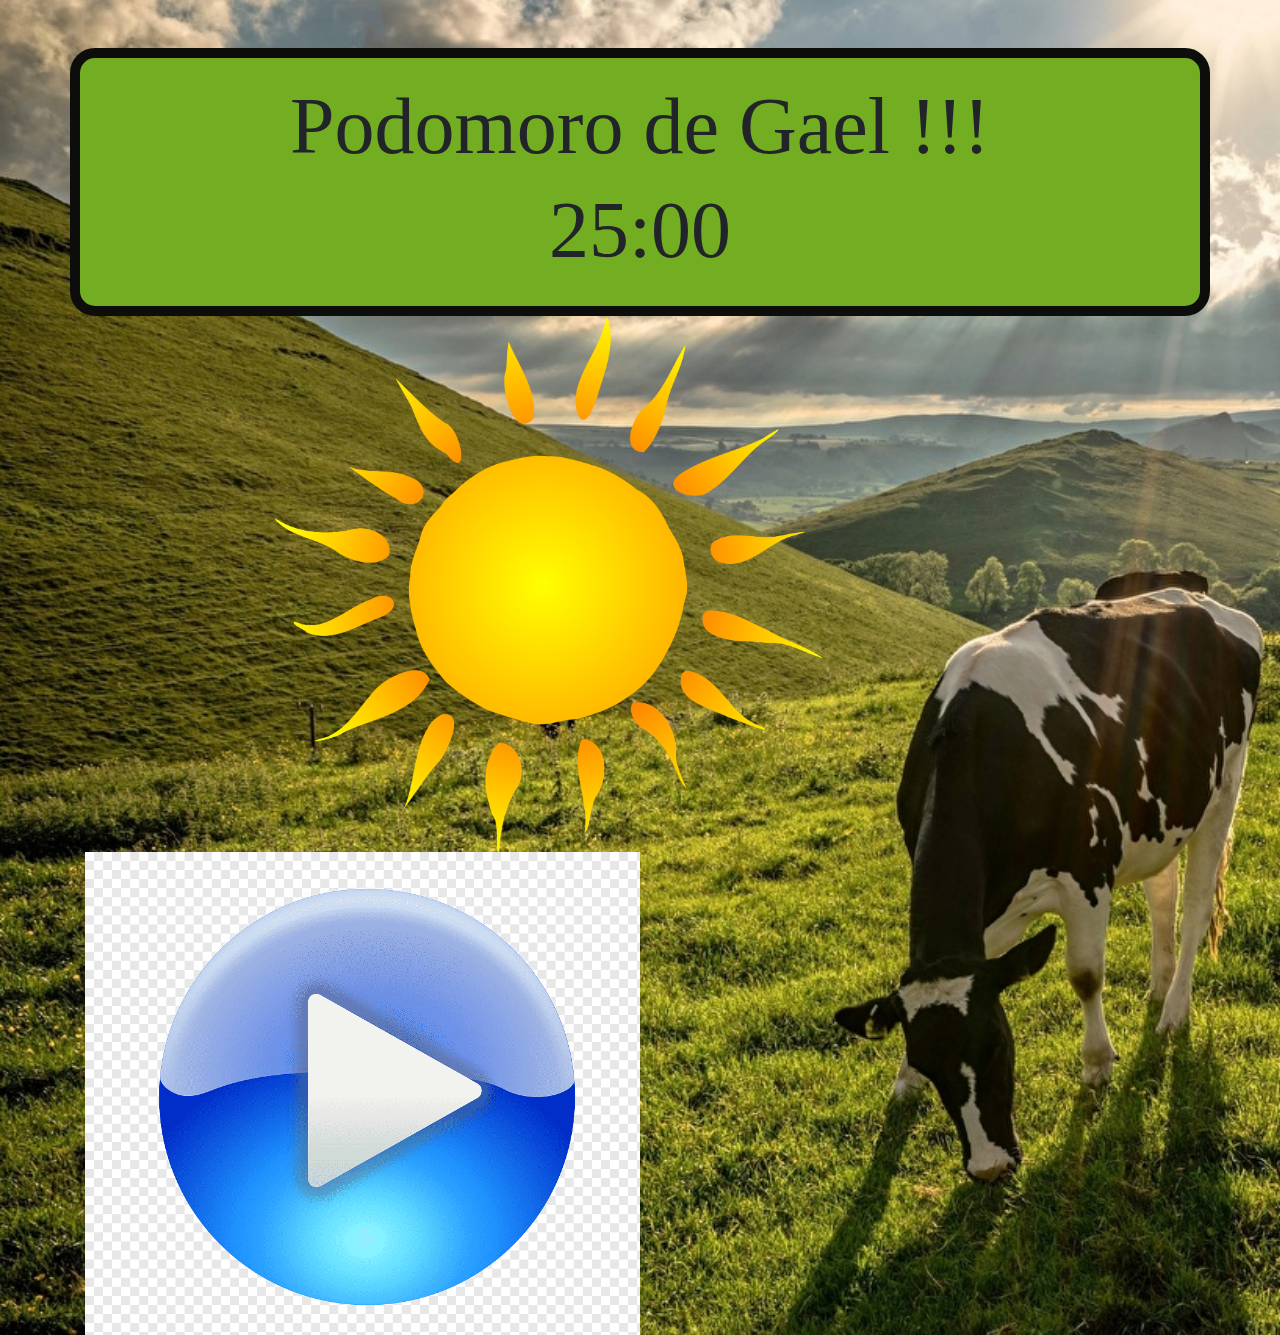
==== pomodoro.html @ 02ba3bb8 "premiere mise a jour du bouton" ====
<!DOCTYPE html>
<html>
    <head>
        <title>POMODORO</title>
        <meta charset="utf-8">
        <script src="pomodoscript.js"></script>
        <link rel="stylesheet" href="https://cdn.jsdelivr.net/npm/bootstrap@4.3.1/dist/css/bootstrap.min.css" integrity="sha384-ggOyR0iXCbMQv3Xipma34MD+dH/1fQ784/j6cY/iJTQUOhcWr7x9JvoRxT2MZw1T" crossorigin="anonymous">
        <link rel="stylesheet" href="https://fonts.googleapis.com/css?family=Sofia">
        <link href="style.css" rel="stylesheet">


    </head>

    <body>
        <div class="container mt-5 titrehaut">
            <div class="row">
                <div class="col-1"></div> <!-- Réduire la colonne vide -->
                <div class="col-10"> <!-- Augmenter la taille de la colonne contenant le texte -->
                    <h1>Podomoro de Gael !!!</h1>
                    <h1 id="compteur">25:00</h1>
                </div>
                <div class="col-1"></div> <!-- Réduire la colonne vide -->
            </div>
        </div>
        
        <div class="container">
            <div class="row hauteur">
                <div class="col-2"></div>
                <div class="col-8">
                    <!-- L'image du soleil occupe environ 75% de la largeur de la colonne -->
                    <img src="soleil.png" alt="soleil" id="soleil" class="w-75">
                </div>
                <div class="col-2"></div>
            </div>
            
            <!-- Bouton start réduit à environ 50% de la largeur du conteneur -->
            <img src="playbutton.png" alt="boutonstart" class="w-50" id="boutonstart" onClick="startPomodoro()">
        </div>
    </body>

</html>
---- style.css ----
h1{
    text-align: center;
    font-size: 5em;
    font-family: "Trirong", serif;
}
body{
    background-image: url('fondvache.jpg');
    background-size: cover;
}

.titrehaut{
    border-radius: 25px;
    background: #73AD21;
    padding: 20px;
    border: 10px solid #0d0e0b;

}

#soleil{
  width: 100%;
}
.bouton{
    width: 50%;
    display: block;
  margin-left: auto;
  margin-right: auto;
}

.hauteur{
    height: 50%;
}
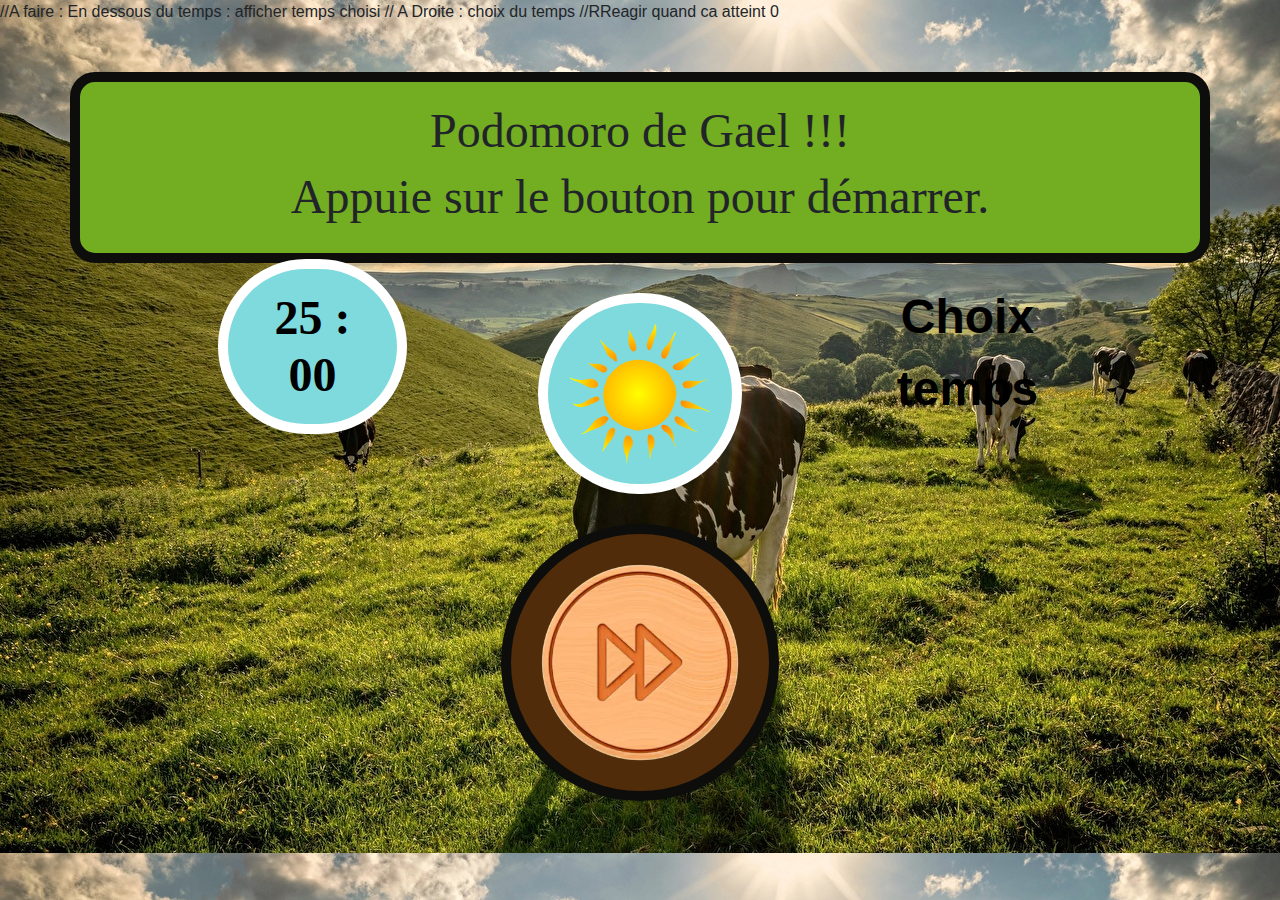
==== commit b5b1d926: "Bouton Demarrer fonctionnel, décompte aussi, début css" ====
--- a/pomodoro.html
+++ b/pomodoro.html
@@ -1,5 +1,8 @@
 <!DOCTYPE html>
 <html>
+    //A faire : En dessous du temps : afficher temps choisi
+    // A Droite : choix du temps
+    //RReagir quand ca atteint 0 
     <head>
         <title>POMODORO</title>
         <meta charset="utf-8">
@@ -7,35 +10,41 @@
         <link rel="stylesheet" href="https://cdn.jsdelivr.net/npm/bootstrap@4.3.1/dist/css/bootstrap.min.css" integrity="sha384-ggOyR0iXCbMQv3Xipma34MD+dH/1fQ784/j6cY/iJTQUOhcWr7x9JvoRxT2MZw1T" crossorigin="anonymous">
         <link rel="stylesheet" href="https://fonts.googleapis.com/css?family=Sofia">
         <link href="style.css" rel="stylesheet">
-
-
     </head>
 
     <body>
         <div class="container mt-5 titrehaut">
             <div class="row">
-                <div class="col-1"></div> <!-- Réduire la colonne vide -->
-                <div class="col-10"> <!-- Augmenter la taille de la colonne contenant le texte -->
+                <div class="col-1"></div>
+                <div class="col-10">
                     <h1>Podomoro de Gael !!!</h1>
-                    <h1 id="compteur">25:00</h1>
+                    <h1 id="texteOrdre">Appuie sur le bouton pour démarrer.</h1>
                 </div>
-                <div class="col-1"></div> <!-- Réduire la colonne vide -->
+                <div class="col-1"></div>
             </div>
         </div>
         
-        <div class="container">
-            <div class="row hauteur">
-                <div class="col-2"></div>
-                <div class="col-8">
-                    <!-- L'image du soleil occupe environ 75% de la largeur de la colonne -->
-                    <img src="soleil.png" alt="soleil" id="soleil" class="w-75">
-                </div>
-                <div class="col-2"></div>
+        <div class="row justify-content-center align-items-center">
+            <div class="col-2 left-div"></div>
+            <div class="col-2 left-div">
+                <h1 class="centered-text contourSoleil" id="compteur">25 : 00</h1>
             </div>
+
             
-            <!-- Bouton start réduit à environ 50% de la largeur du conteneur -->
-            <img src="playbutton.png" alt="boutonstart" class="w-50" id="boutonstart" onClick="startPomodoro()">
+            <div class="col-4 d-flex justify-content-center">
+                <img src="soleil.png" alt="soleil" id="soleil" class="img-fluid w-50 contourSoleil">
+            </div>
+
+            
+            <div class="col-2 right-div">
+                <p class="centered-text">Choix temps</p>
+            </div>
+            <div class="col-2 right-div"></div>
+        </div>
+
+        
+        <div class="container d-flex justify-content-center">
+            <img src="playbutton.png" alt="boutonstart" class="img-fluid w-25 contourBouton" id="boutonstart" onClick="startPomodoro()">
         </div>
     </body>
-
 </html>
--- a/style.css
+++ b/style.css
@@ -1,31 +1,63 @@
-h1{
+h1 {
     text-align: center;
-    font-size: 5em;
+    font-size: 3em;
     font-family: "Trirong", serif;
 }
-body{
+
+body {
     background-image: url('fondvache.jpg');
     background-size: cover;
 }
 
-.titrehaut{
+.titrehaut {
     border-radius: 25px;
     background: #73AD21;
     padding: 20px;
     border: 10px solid #0d0e0b;
-
+    margin-bottom: 30px;
 }
 
-#soleil{
-  width: 100%;
-}
-.bouton{
-    width: 50%;
-    display: block;
-  margin-left: auto;
-  margin-right: auto;
+#soleil {
+    max-height: 100%;
+    max-width: 100%;
 }
 
-.hauteur{
-    height: 50%;
+#boutonStart{
+    width: 10%;
+}
+
+@keyframes rotation {
+    from {
+        transform: rotate(0deg);
+    }
+    to {
+        transform: rotate(360deg);
+    }
+}
+
+.rotate {
+    animation: rotation 10s infinite linear; /* 2s est la durée d'une rotation complète */
+}
+
+.contourBouton{
+    border-radius: 1000px;
+    background: #502c0a;
+    padding: 20px;
+    border: 10px solid #0d0e0b;
+}
+
+.contourSoleil{
+    border-radius: 1000px;
+    background: #7fdadd;
+    padding: 20px;
+    border: 10px solid #ffffff;
+    margin-bottom: 30px;
+}
+.centered-text {
+    margin-top: -50%; /* Permet de faire monter le texte pour qu'il soit superposé à l'image */
+    color: black;
+    font-size: 3em;
+    font-weight: bold;
+    text-align: center;
+    z-index: 1; /* Place le texte au-dessus de l'image */
 }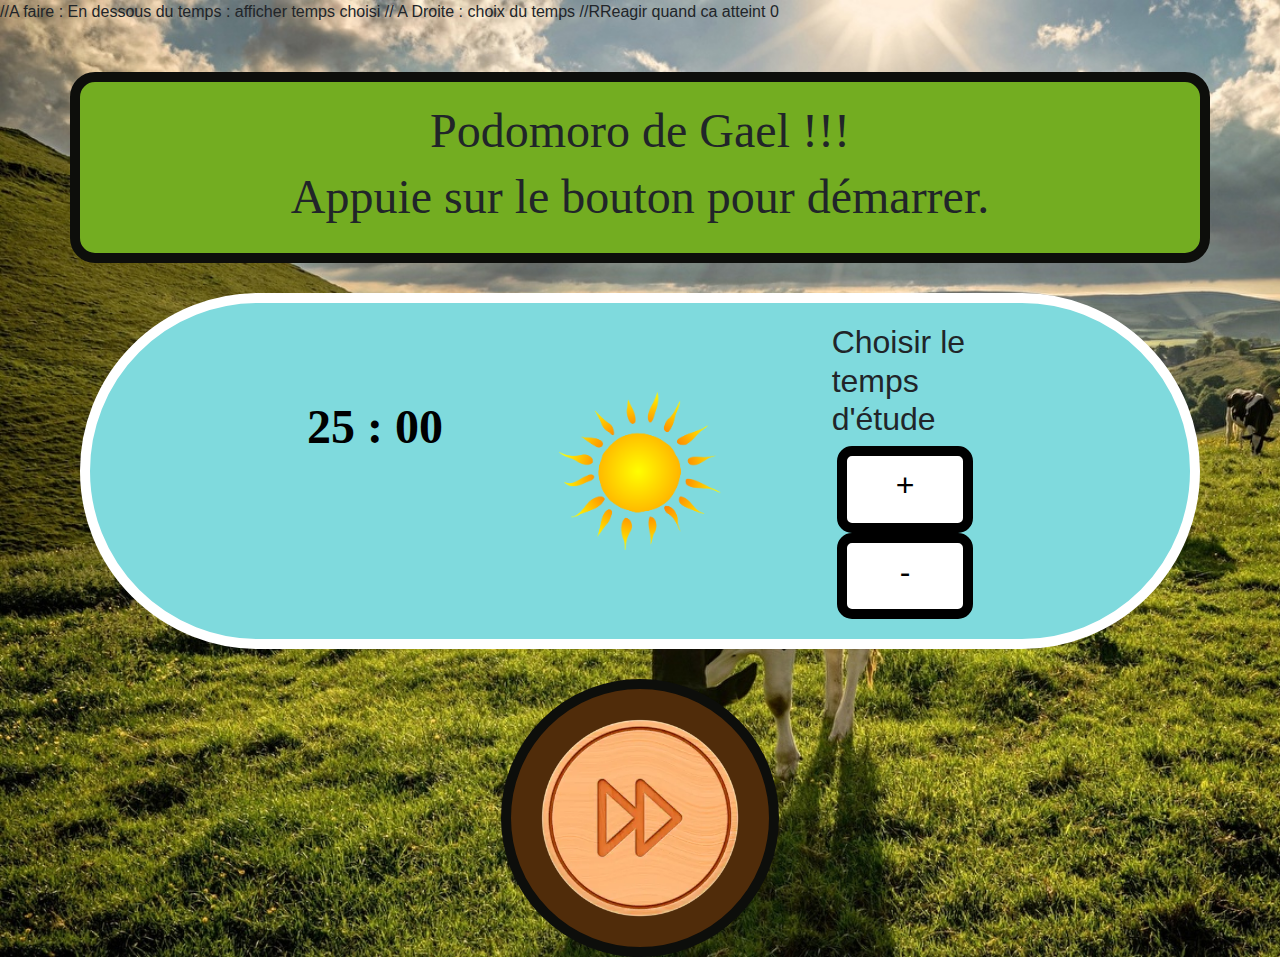
==== commit 62f4df80: "Ajout réglage temps, et switch entre travail et pause" ====
--- a/pomodoro.html
+++ b/pomodoro.html
@@ -24,20 +24,22 @@
             </div>
         </div>
         
-        <div class="row justify-content-center align-items-center">
+        <div class="row justify-content-center align-items-center contourSoleil">
             <div class="col-2 left-div"></div>
             <div class="col-2 left-div">
-                <h1 class="centered-text contourSoleil" id="compteur">25 : 00</h1>
+                <h1 class="centered-text" id="compteur">25 : 00</h1>
             </div>
 
             
             <div class="col-4 d-flex justify-content-center">
-                <img src="soleil.png" alt="soleil" id="soleil" class="img-fluid w-50 contourSoleil">
+                <img src="soleil.png" alt="soleil" id="soleil" class="img-fluid w-50">
             </div>
 
             
             <div class="col-2 right-div">
-                <p class="centered-text">Choix temps</p>
+                <h2>Choisir le temps d'étude</h2>
+                <button onclick="plusTemps()"><h2>+</h2></button>
+                <button onclick="moinsTemps()"><h2>-</h2></button>
             </div>
             <div class="col-2 right-div"></div>
         </div>
--- a/style.css
+++ b/style.css
@@ -52,6 +52,8 @@
     padding: 20px;
     border: 10px solid #ffffff;
     margin-bottom: 30px;
+    margin-left: 5em;
+    margin-right: 5em;
 }
 .centered-text {
     margin-top: -50%; /* Permet de faire monter le texte pour qu'il soit superposé à l'image */
@@ -60,4 +62,19 @@
     font-weight: bold;
     text-align: center;
     z-index: 1; /* Place le texte au-dessus de l'image */
+}
+
+.right-div {
+    display: flex;
+    justify-content: space-between;
+    flex-direction: column; /* Dispose les éléments verticalement */
+}
+
+.right-div button {
+    flex: 1;
+    margin: 0 5px;
+    padding: 10px;
+    background-color: white; /* Couleur de fond blanche */
+    border: 10px solid black; /* Contour noir de 10px */
+    border-radius: 15px; /* Bords arrondis */
 }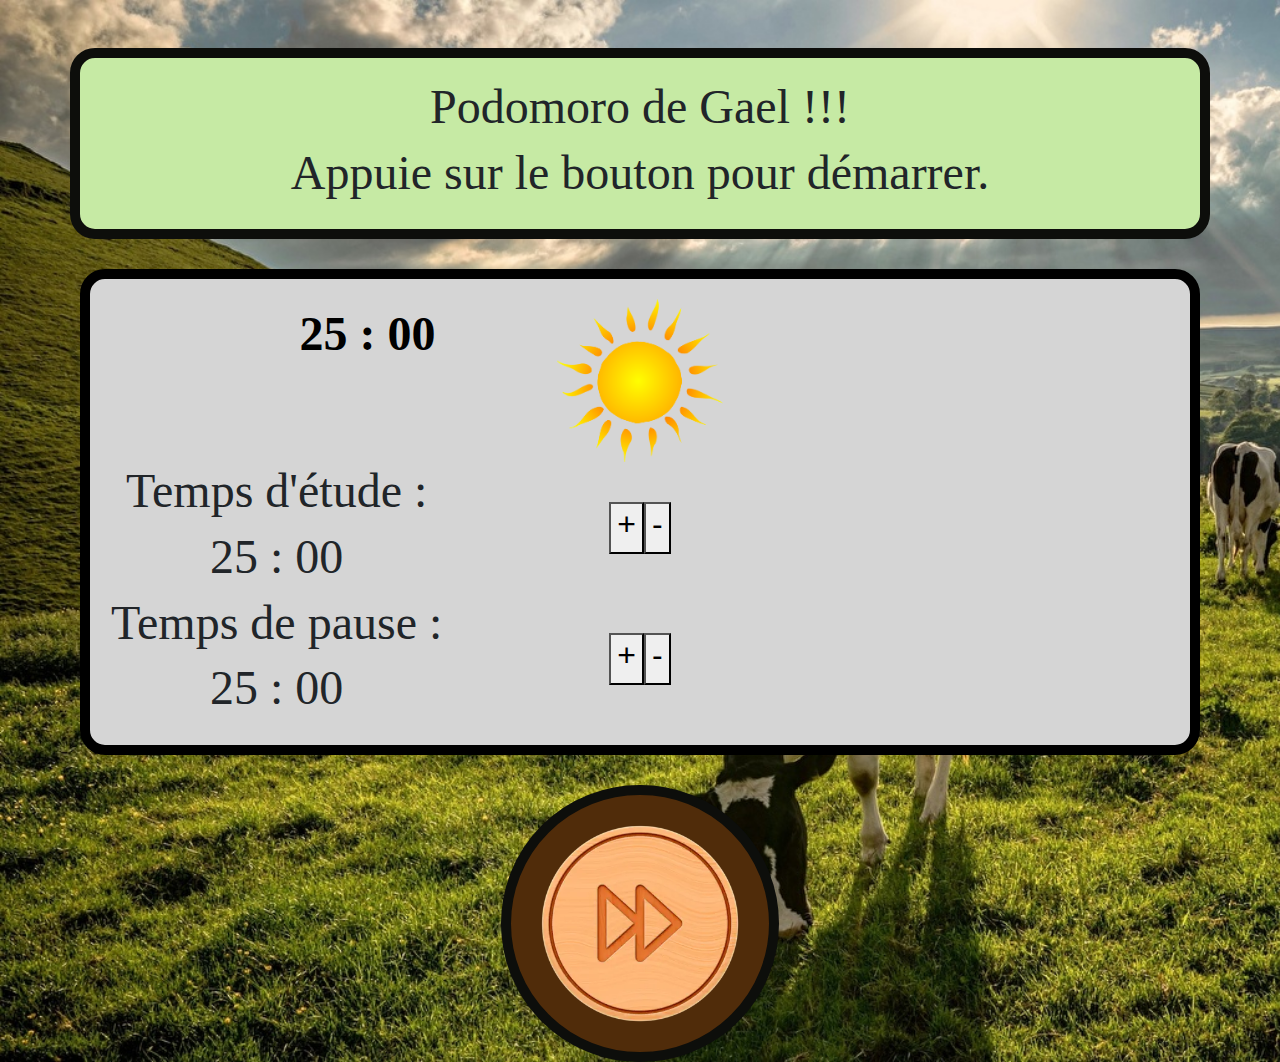
==== commit c45f12e4: "Ajout reglages des deux boutons" ====
--- a/pomodoro.html
+++ b/pomodoro.html
@@ -1,8 +1,6 @@
 <!DOCTYPE html>
 <html>
-    //A faire : En dessous du temps : afficher temps choisi
-    // A Droite : choix du temps
-    //RReagir quand ca atteint 0 
+
     <head>
         <title>POMODORO</title>
         <meta charset="utf-8">
@@ -24,24 +22,57 @@
             </div>
         </div>
         
-        <div class="row justify-content-center align-items-center contourSoleil">
-            <div class="col-2 left-div"></div>
-            <div class="col-2 left-div">
-                <h1 class="centered-text" id="compteur">25 : 00</h1>
+        <div class="contourSoleil">
+            <div class="row justify-content-center align-items-center">
+                <div class="col-2 left-div">
+
+                </div>
+                <div class="col-2 left-div">
+                    <h1 class="centered-text" id="compteur">25 : 00</h1>
+                </div>
+
+                <div class="col-4 d-flex justify-content-center">
+                    <img src="soleil.png" alt="soleil" id="soleil" class="img-fluid w-50">
+                </div>
+                
+                <div class="col-2 right-div">
+                </div>
+                <div class="col-2 right-div"></div>
             </div>
 
+
+            <div class="row justify-content-center align-items-center">
+                <div class="col-4 left-div">
+                    <h1>Temps d'étude : <br></h1><h1 id="tpsEtude">25 : 00</h1>
+                </div>
+    
+                <div class="col-4 d-flex justify-content-center">
+                    <button onClick="plusTempsEtude()"><h2>+</h2></button>
+                    <button onClick="moinsTempsEtude()"><h2>-</h2></button>
+                </div>
+                
+                <div class="col-2">
+                    
+                </div>
+                <div class="col-2 right-div"></div>
+            </div>
             
-            <div class="col-4 d-flex justify-content-center">
-                <img src="soleil.png" alt="soleil" id="soleil" class="img-fluid w-50">
+            <div class="row justify-content-center align-items-center">
+                <div class="col-4 left-div">
+                    <h1>Temps de pause : <br></h1><h1 id="tpsPause">25 : 00</h1>
+                </div>
+    
+                <div class="col-4 d-flex justify-content-center">
+                    <button onClick="plusTempsPause()"><h2>+</h2></button>
+                    <button onClick="moinsTempsPause()"><h2>-</h2></button>
+                </div>
+                
+                <div class="col-2">
+                    
+                </div>
+                <div class="col-2 right-div"></div>
             </div>
-
             
-            <div class="col-2 right-div">
-                <h2>Choisir le temps d'étude</h2>
-                <button onclick="plusTemps()"><h2>+</h2></button>
-                <button onclick="moinsTemps()"><h2>-</h2></button>
-            </div>
-            <div class="col-2 right-div"></div>
         </div>
 
         
--- a/style.css
+++ b/style.css
@@ -11,7 +11,7 @@
 
 .titrehaut {
     border-radius: 25px;
-    background: #73AD21;
+    background: #c6eaa4;
     padding: 20px;
     border: 10px solid #0d0e0b;
     margin-bottom: 30px;
@@ -47,10 +47,10 @@
 }
 
 .contourSoleil{
-    border-radius: 1000px;
-    background: #7fdadd;
+    border-radius: 25px;
+    background: #d5d5d5;
     padding: 20px;
-    border: 10px solid #ffffff;
+    border: 10px solid #000000;
     margin-bottom: 30px;
     margin-left: 5em;
     margin-right: 5em;
@@ -64,7 +64,7 @@
     z-index: 1; /* Place le texte au-dessus de l'image */
 }
 
-.right-div {
+.enColonne {
     display: flex;
     justify-content: space-between;
     flex-direction: column; /* Dispose les éléments verticalement */
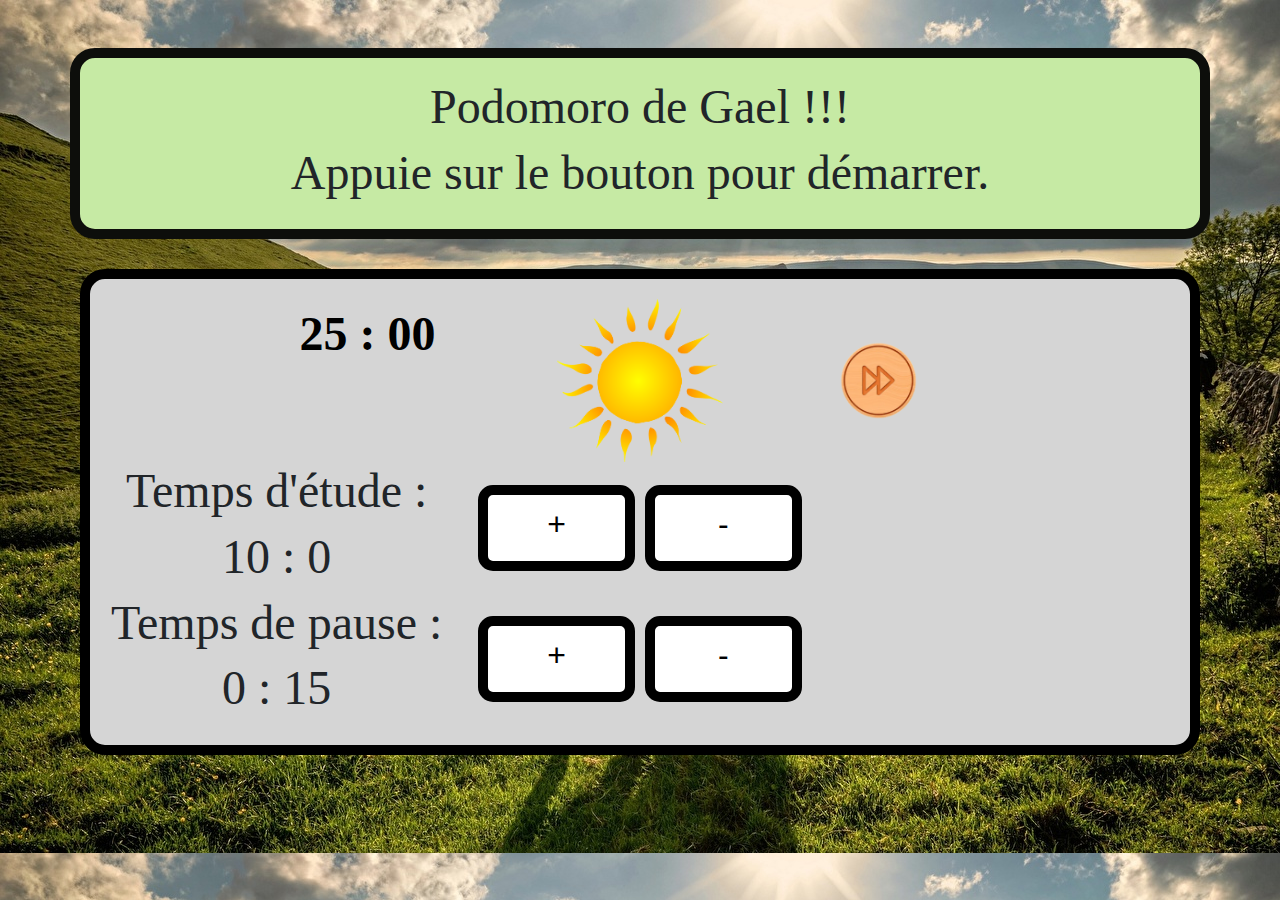
==== commit a16b9bed: "Mise a jour style et boutons" ====
--- a/pomodoro.html
+++ b/pomodoro.html
@@ -35,20 +35,20 @@
                     <img src="soleil.png" alt="soleil" id="soleil" class="img-fluid w-50">
                 </div>
                 
-                <div class="col-2 right-div">
+                <div class="col-4 right-div">
+                        <img src="playbutton.png" alt="boutonstart" class="img-fluid w-25" id="boutonstart" onClick="startPomodoro()">
                 </div>
-                <div class="col-2 right-div"></div>
             </div>
 
 
             <div class="row justify-content-center align-items-center">
                 <div class="col-4 left-div">
-                    <h1>Temps d'étude : <br></h1><h1 id="tpsEtude">25 : 00</h1>
+                    <h1>Temps d'étude : <br></h1><h1 id="tpsEtude">10 : 0</h1>
                 </div>
     
                 <div class="col-4 d-flex justify-content-center">
-                    <button onClick="plusTempsEtude()"><h2>+</h2></button>
-                    <button onClick="moinsTempsEtude()"><h2>-</h2></button>
+                    <button onClick="plusTempsEtude()" class="beaubouton"><h2>+</h2></button>
+                    <button onClick="moinsTempsEtude()" class="beaubouton"><h2>-</h2></button>
                 </div>
                 
                 <div class="col-2">
@@ -59,12 +59,12 @@
             
             <div class="row justify-content-center align-items-center">
                 <div class="col-4 left-div">
-                    <h1>Temps de pause : <br></h1><h1 id="tpsPause">25 : 00</h1>
+                    <h1>Temps de pause : <br></h1><h1 id="tpsPause">0 : 15</h1>
                 </div>
     
                 <div class="col-4 d-flex justify-content-center">
-                    <button onClick="plusTempsPause()"><h2>+</h2></button>
-                    <button onClick="moinsTempsPause()"><h2>-</h2></button>
+                    <button onClick="plusTempsPause()" class="beaubouton"><h2>+</h2></button>
+                    <button onClick="moinsTempsPause()" class="beaubouton"><h2>-</h2></button>
                 </div>
                 
                 <div class="col-2">
@@ -76,8 +76,6 @@
         </div>
 
         
-        <div class="container d-flex justify-content-center">
-            <img src="playbutton.png" alt="boutonstart" class="img-fluid w-25 contourBouton" id="boutonstart" onClick="startPomodoro()">
-        </div>
+        
     </body>
 </html>
--- a/style.css
+++ b/style.css
@@ -39,13 +39,6 @@
     animation: rotation 10s infinite linear; /* 2s est la durée d'une rotation complète */
 }
 
-.contourBouton{
-    border-radius: 1000px;
-    background: #502c0a;
-    padding: 20px;
-    border: 10px solid #0d0e0b;
-}
-
 .contourSoleil{
     border-radius: 25px;
     background: #d5d5d5;
@@ -55,6 +48,7 @@
     margin-left: 5em;
     margin-right: 5em;
 }
+
 .centered-text {
     margin-top: -50%; /* Permet de faire monter le texte pour qu'il soit superposé à l'image */
     color: black;
@@ -70,11 +64,18 @@
     flex-direction: column; /* Dispose les éléments verticalement */
 }
 
-.right-div button {
+.beaubouton {
     flex: 1;
     margin: 0 5px;
     padding: 10px;
     background-color: white; /* Couleur de fond blanche */
     border: 10px solid black; /* Contour noir de 10px */
     border-radius: 15px; /* Bords arrondis */
+}
+
+.beaubouton:hover{
+    background-color: rgb(255, 245, 104);
+}
+.beaubouton:active{
+    background-color: rgb(160, 255, 151);
 }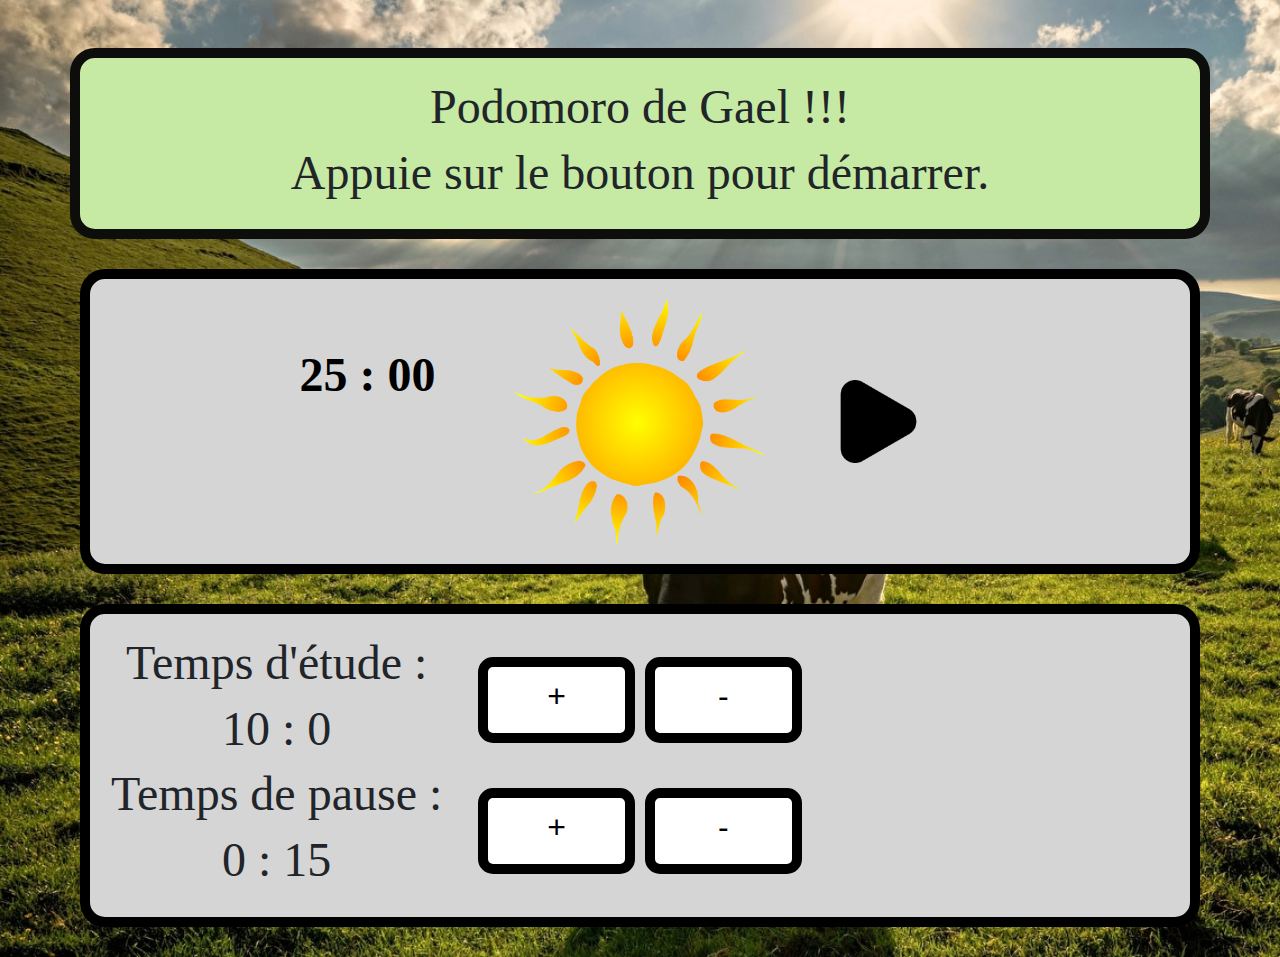
==== commit dca85327: "Mise a jour réglages temps etudes / pause + Animation bouton lors du clic" ====
--- a/pomodoro.html
+++ b/pomodoro.html
@@ -32,13 +32,17 @@
                 </div>
 
                 <div class="col-4 d-flex justify-content-center">
-                    <img src="soleil.png" alt="soleil" id="soleil" class="img-fluid w-50">
+                    <img src="soleil.png" alt="soleil" id="soleil" class="img-fluid w-75    ">
                 </div>
                 
                 <div class="col-4 right-div">
-                        <img src="playbutton.png" alt="boutonstart" class="img-fluid w-25" id="boutonstart" onClick="startPomodoro()">
+                        <img src="play-button.png" alt="boutonstart" class="img-fluid w-25 boutonPlay" id="boutonstart" onClick="startPomodoro()">
                 </div>
             </div>
+        </div>
+
+        <div class="contourSoleil">
+            
 
 
             <div class="row justify-content-center align-items-center">
--- a/style.css
+++ b/style.css
@@ -36,7 +36,7 @@
 }
 
 .rotate {
-    animation: rotation 10s infinite linear; /* 2s est la durée d'une rotation complète */
+    animation: rotation 10s infinite linear;
 }
 
 .contourSoleil{
@@ -50,27 +50,27 @@
 }
 
 .centered-text {
-    margin-top: -50%; /* Permet de faire monter le texte pour qu'il soit superposé à l'image */
+    margin-top: -50%;
     color: black;
     font-size: 3em;
     font-weight: bold;
     text-align: center;
-    z-index: 1; /* Place le texte au-dessus de l'image */
+    z-index: 1;
 }
 
 .enColonne {
     display: flex;
     justify-content: space-between;
-    flex-direction: column; /* Dispose les éléments verticalement */
+    flex-direction: column;
 }
 
 .beaubouton {
     flex: 1;
     margin: 0 5px;
     padding: 10px;
-    background-color: white; /* Couleur de fond blanche */
-    border: 10px solid black; /* Contour noir de 10px */
-    border-radius: 15px; /* Bords arrondis */
+    background-color: white;
+    border: 10px solid black;
+    border-radius: 15px;
 }
 
 .beaubouton:hover{
@@ -78,4 +78,8 @@
 }
 .beaubouton:active{
     background-color: rgb(160, 255, 151);
+}
+
+.boutonPlay:hover{
+    background-color: #b7b7b7;
 }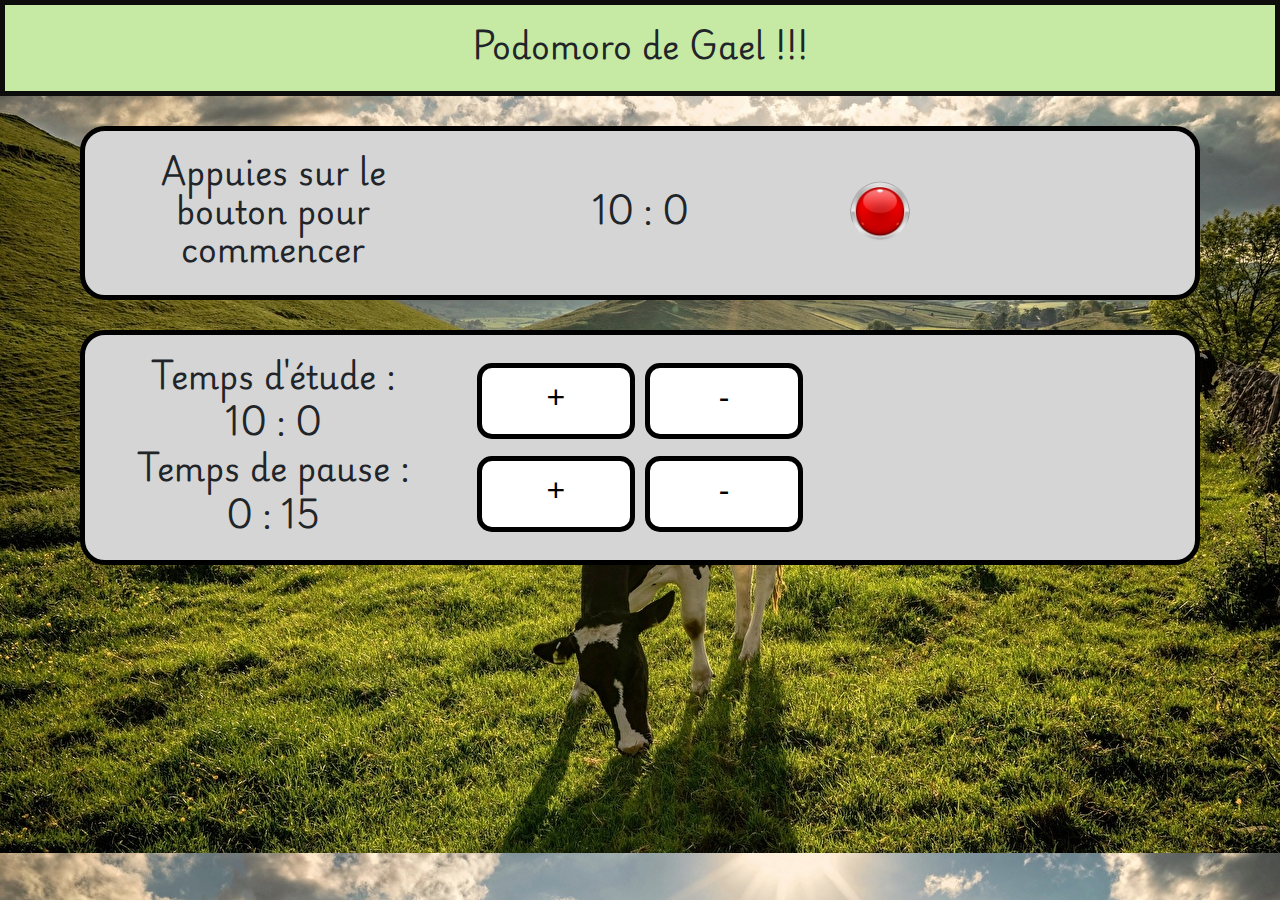
==== commit c4f325ac: "Ameliration css, bouton transparent" ====
--- a/pomodoro.html
+++ b/pomodoro.html
@@ -6,17 +6,17 @@
         <meta charset="utf-8">
         <script src="pomodoscript.js"></script>
         <link rel="stylesheet" href="https://cdn.jsdelivr.net/npm/bootstrap@4.3.1/dist/css/bootstrap.min.css" integrity="sha384-ggOyR0iXCbMQv3Xipma34MD+dH/1fQ784/j6cY/iJTQUOhcWr7x9JvoRxT2MZw1T" crossorigin="anonymous">
-        <link rel="stylesheet" href="https://fonts.googleapis.com/css?family=Sofia">
         <link href="style.css" rel="stylesheet">
-    </head>
+        <link rel="preconnect" href="https://fonts.googleapis.com">
+        <link rel="preconnect" href="https://fonts.gstatic.com" crossorigin>
+        <link href="https://fonts.googleapis.com/css2?family=Jacquarda+Bastarda+9&family=Playwrite+DE+Grund:wght@100..400&display=swap" rel="stylesheet">    </head>
 
     <body>
-        <div class="container mt-5 titrehaut">
+        <div class="titrehaut">
             <div class="row">
                 <div class="col-1"></div>
                 <div class="col-10">
                     <h1>Podomoro de Gael !!!</h1>
-                    <h1 id="texteOrdre">Appuie sur le bouton pour démarrer.</h1>
                 </div>
                 <div class="col-1"></div>
             </div>
@@ -24,19 +24,16 @@
         
         <div class="contourSoleil">
             <div class="row justify-content-center align-items-center">
-                <div class="col-2 left-div">
-
+                <div class="col-4 left-div">
+                    <h1 id="texteOrdre">Appuies sur le bouton pour commencer</h1>
                 </div>
-                <div class="col-2 left-div">
-                    <h1 class="centered-text" id="compteur">25 : 00</h1>
-                </div>
-
                 <div class="col-4 d-flex justify-content-center">
-                    <img src="soleil.png" alt="soleil" id="soleil" class="img-fluid w-75    ">
+                    
+                    <h1 id="compteur">10 : 0</h1>
                 </div>
                 
                 <div class="col-4 right-div">
-                        <img src="play-button.png" alt="boutonstart" class="img-fluid w-25 boutonPlay" id="boutonstart" onClick="startPomodoro()">
+                        <img src="playbutton.png" alt="boutonstart" class="img-fluid w-25 boutonPlay" id="boutonstart" onClick="startPomodoro()">
                 </div>
             </div>
         </div>
--- a/style.css
+++ b/style.css
@@ -1,8 +1,11 @@
 h1 {
     text-align: center;
-    font-size: 3em;
-    font-family: "Trirong", serif;
+    font-size: 2em;
+    font-family: "Playwrite DE Grund", cursive;
+    font-optical-sizing: auto;
+    
 }
+
 
 body {
     background-image: url('fondvache.jpg');
@@ -10,10 +13,9 @@
 }
 
 .titrehaut {
-    border-radius: 25px;
     background: #c6eaa4;
     padding: 20px;
-    border: 10px solid #0d0e0b;
+    border: 5px solid #0d0e0b;
     margin-bottom: 30px;
 }
 
@@ -43,7 +45,7 @@
     border-radius: 25px;
     background: #d5d5d5;
     padding: 20px;
-    border: 10px solid #000000;
+    border: 5px solid #000000;
     margin-bottom: 30px;
     margin-left: 5em;
     margin-right: 5em;
@@ -69,7 +71,7 @@
     margin: 0 5px;
     padding: 10px;
     background-color: white;
-    border: 10px solid black;
+    border: 5px solid black;
     border-radius: 15px;
 }
 
@@ -81,5 +83,6 @@
 }
 
 .boutonPlay:hover{
-    background-color: #b7b7b7;
-}+    background-color: #3e3e3e;
+    border-radius: 100000px;
+}
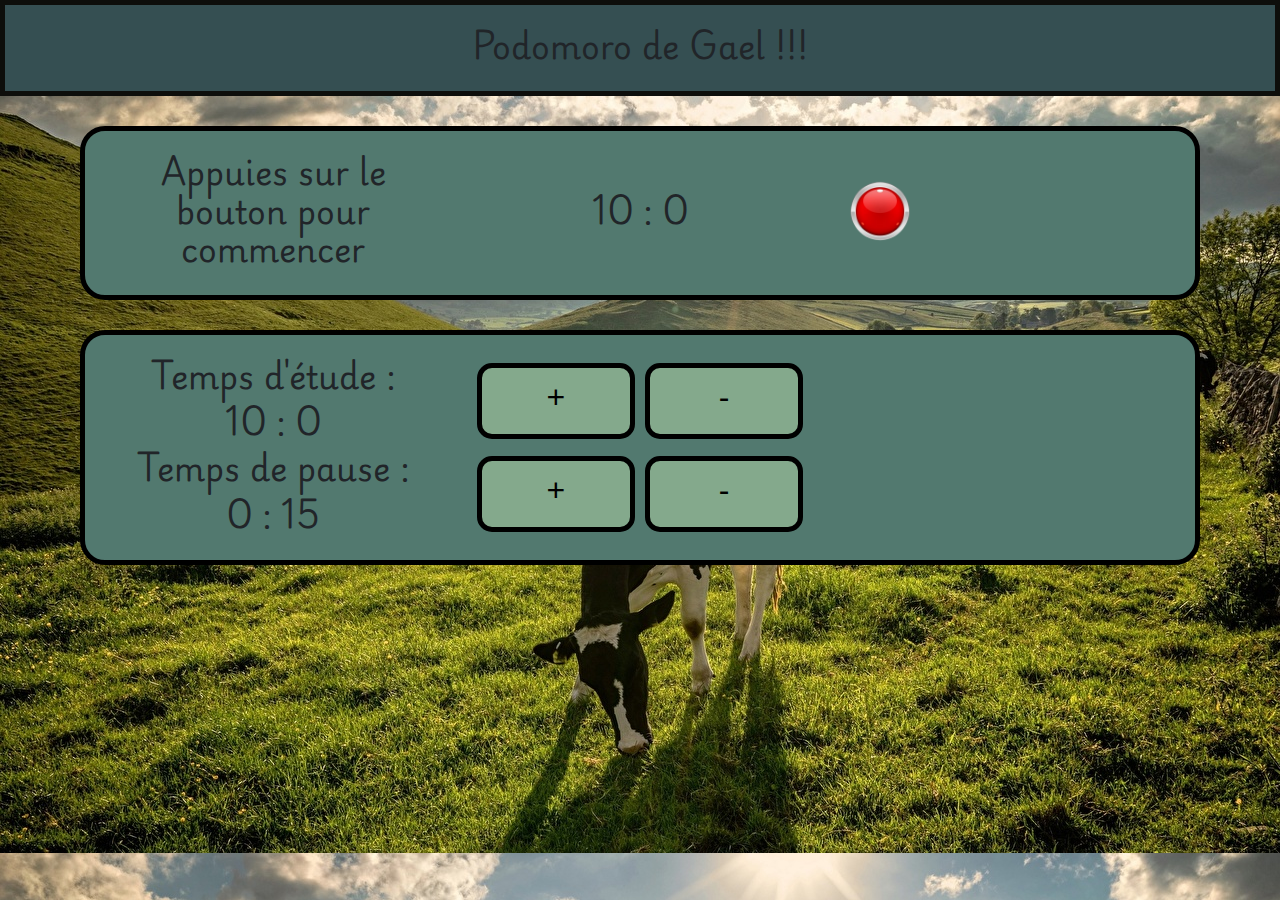
==== commit 1689f37d: "Couleur selon travail ou pause" ====
--- a/pomodoro.html
+++ b/pomodoro.html
@@ -22,7 +22,7 @@
             </div>
         </div>
         
-        <div class="contourSoleil">
+        <div class="contourSoleil" id="premierBloc">
             <div class="row justify-content-center align-items-center">
                 <div class="col-4 left-div">
                     <h1 id="texteOrdre">Appuies sur le bouton pour commencer</h1>
--- a/style.css
+++ b/style.css
@@ -13,7 +13,7 @@
 }
 
 .titrehaut {
-    background: #c6eaa4;
+    background: #354F52;
     padding: 20px;
     border: 5px solid #0d0e0b;
     margin-bottom: 30px;
@@ -43,7 +43,7 @@
 
 .contourSoleil{
     border-radius: 25px;
-    background: #d5d5d5;
+    background: #52796F;
     padding: 20px;
     border: 5px solid #000000;
     margin-bottom: 30px;
@@ -70,19 +70,19 @@
     flex: 1;
     margin: 0 5px;
     padding: 10px;
-    background-color: white;
+    background-color: #84A98C;
     border: 5px solid black;
     border-radius: 15px;
 }
 
 .beaubouton:hover{
-    background-color: rgb(255, 245, 104);
+    background-color: #84A98C;
 }
 .beaubouton:active{
-    background-color: rgb(160, 255, 151);
+    background-color: #CAD2C5;
 }
 
 .boutonPlay:hover{
-    background-color: #3e3e3e;
+    background-color: #CAD2C5;
     border-radius: 100000px;
 }
